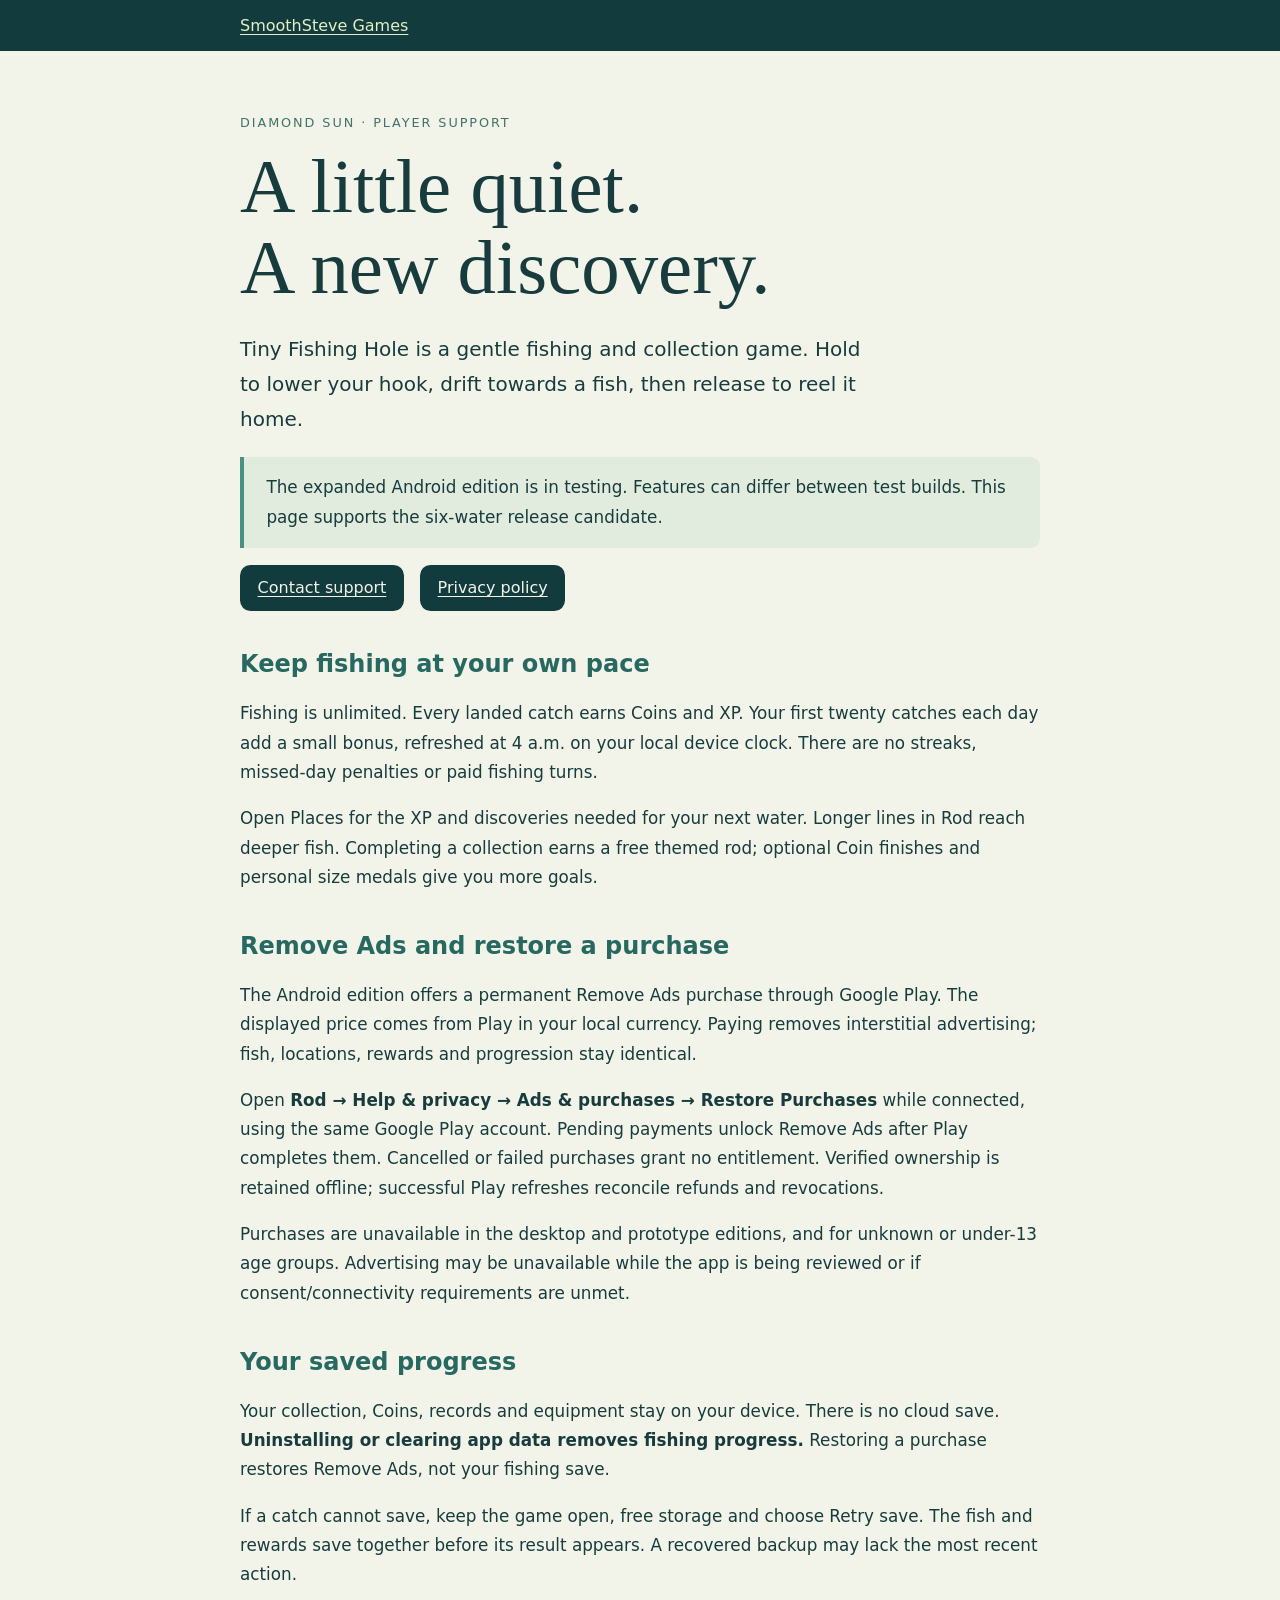
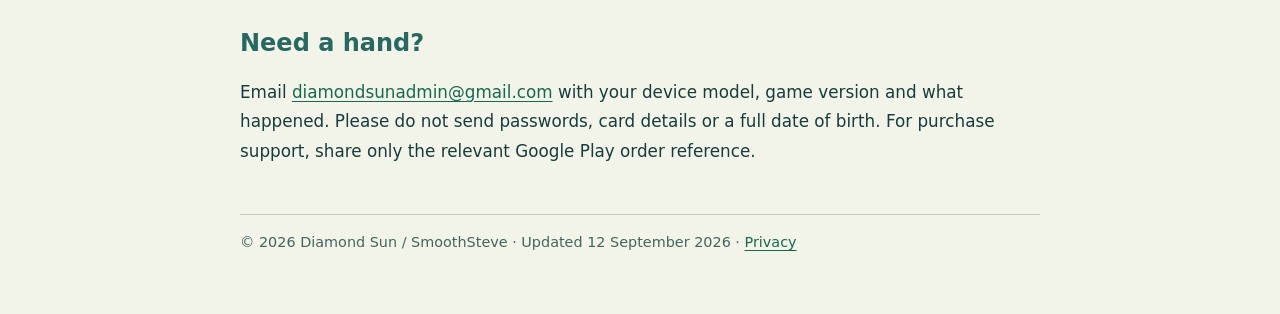
==== tiny-fishing-hole/index.html @ 7a56d16a "Publish Tiny Fishing Hole support and SDK privacy disclosures" ====
<!doctype html>
<html lang="en"><head><meta charset="utf-8"><meta name="viewport" content="width=device-width,initial-scale=1"><meta name="description" content="Player support and privacy information for Tiny Fishing Hole by Diamond Sun."><title>Tiny Fishing Hole · Support</title><link rel="stylesheet" href="/tiny-fishing-hole/style.css"></head>
<body><header><a href="/">SmoothSteve Games</a></header><main>
<p class="eyebrow">Diamond Sun · Player support</p><h1>A little quiet.<br>A new discovery.</h1>
<p class="intro">Tiny Fishing Hole is a gentle fishing and collection game. Hold to lower your hook, drift towards a fish, then release to reel it home.</p>
<p class="note">The expanded Android edition is in testing. Features can differ between test builds. This page supports the six-water release candidate.</p>
<nav class="links" aria-label="Player resources"><a href="mailto:diamondsunadmin@gmail.com">Contact support</a><a href="/tiny-fishing-hole/privacy/">Privacy policy</a></nav>
<h2>Keep fishing at your own pace</h2><p>Fishing is unlimited. Every landed catch earns Coins and XP. Your first twenty catches each day add a small bonus, refreshed at 4 a.m. on your local device clock. There are no streaks, missed-day penalties or paid fishing turns.</p><p>Open Places for the XP and discoveries needed for your next water. Longer lines in Rod reach deeper fish. Completing a collection earns a free themed rod; optional Coin finishes and personal size medals give you more goals.</p>
<h2>Remove Ads and restore a purchase</h2><p>The Android edition offers a permanent Remove Ads purchase through Google Play. The displayed price comes from Play in your local currency. Paying removes interstitial advertising; fish, locations, rewards and progression stay identical.</p><p>Open <strong>Rod → Help &amp; privacy → Ads &amp; purchases → Restore Purchases</strong> while connected, using the same Google Play account. Pending payments unlock Remove Ads after Play completes them. Cancelled or failed purchases grant no entitlement. Verified ownership is retained offline; successful Play refreshes reconcile refunds and revocations.</p><p>Purchases are unavailable in the desktop and prototype editions, and for unknown or under-13 age groups. Advertising may be unavailable while the app is being reviewed or if consent/connectivity requirements are unmet.</p>
<h2>Your saved progress</h2><p>Your collection, Coins, records and equipment stay on your device. There is no cloud save. <strong>Uninstalling or clearing app data removes fishing progress.</strong> Restoring a purchase restores Remove Ads, not your fishing save.</p><p>If a catch cannot save, keep the game open, free storage and choose Retry save. The fish and rewards save together before its result appears. A recovered backup may lack the most recent action.</p>
<h2>Need a hand?</h2><p>Email <a href="mailto:diamondsunadmin@gmail.com">diamondsunadmin@gmail.com</a> with your device model, game version and what happened. Please do not send passwords, card details or a full date of birth. For purchase support, share only the relevant Google Play order reference.</p>
<footer>© 2026 Diamond Sun / SmoothSteve · Updated 12 September 2026 · <a href="/tiny-fishing-hole/privacy/">Privacy</a></footer>
</main></body></html>
---- tiny-fishing-hole/style.css ----
:root{color-scheme:light;font-family:ui-sans-serif,system-ui,sans-serif;color:#183c3d;background:#f2f4e9}*{box-sizing:border-box}body{margin:0}header{padding:1rem max(1rem,calc((100vw - 800px)/2));background:#123b3d;color:#edf8ec}header a{color:#e4efc3}main{width:min(800px,calc(100% - 2.5rem));margin:auto;padding:3rem 0 4rem}h1{font-family:Georgia,serif;font-size:clamp(2.5rem,8vw,4.8rem);font-weight:400;line-height:1.05;margin:.5rem 0 1.5rem}h2{margin-top:2.4rem;color:#276860;line-height:1.25}p,li{font-size:1.05rem;line-height:1.75}.eyebrow{text-transform:uppercase;letter-spacing:.15em;font-size:.8rem;color:#44716a}.intro{font-size:1.25rem;max-width:40rem}.note{padding:1rem 1.4rem;background:#e1ecdf;border-left:4px solid #4b9182;border-radius:0 .6rem .6rem 0}a{color:#176951;text-underline-offset:3px}a:focus-visible{outline:3px solid #307a67;outline-offset:4px}.links{display:flex;flex-wrap:wrap;gap:1rem}.links a{padding:.85rem 1.1rem;background:#123b3d;color:#f2f4e9;border-radius:.65rem}footer{margin-top:3rem;padding-top:1.2rem;border-top:1px solid #bdcfbf;color:#45645e;font-size:.9rem}ul{padding-left:1.4rem}@media(max-width:450px){main{padding-top:2rem}p,li{font-size:1rem}}
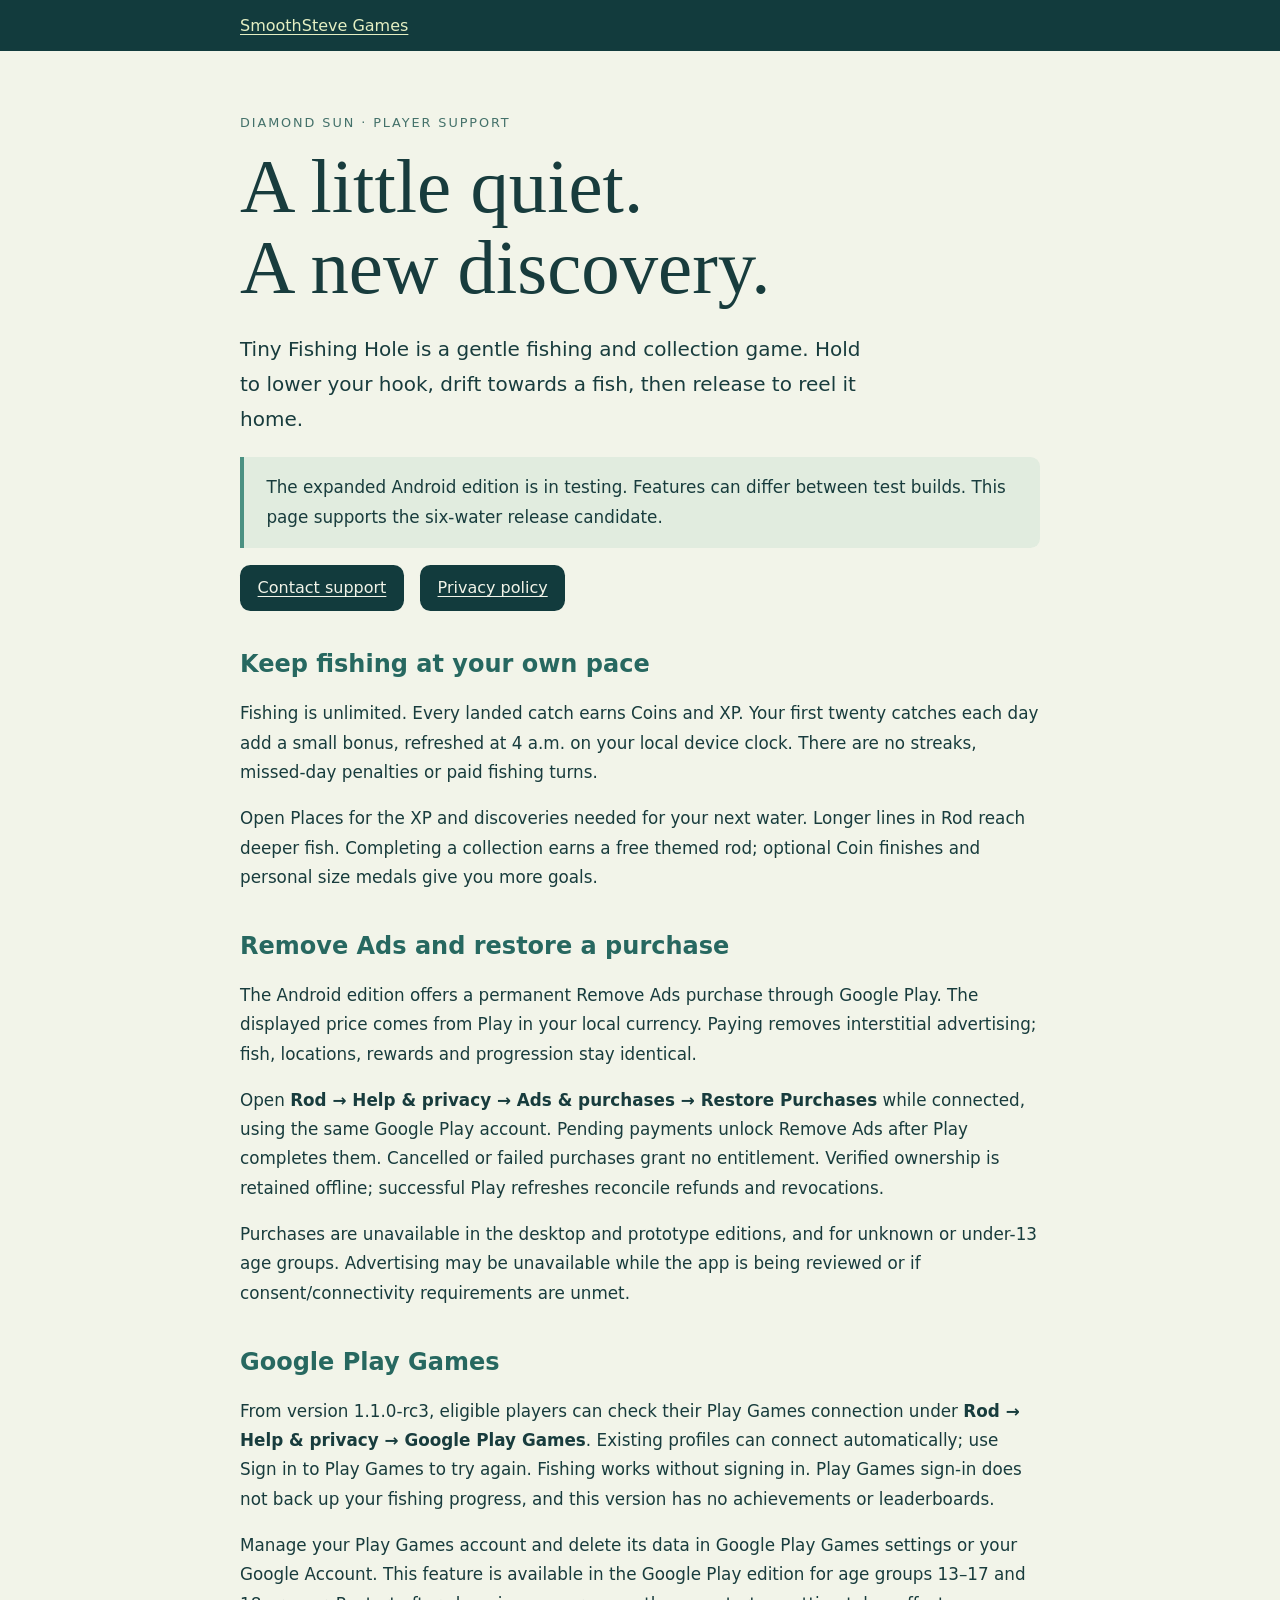
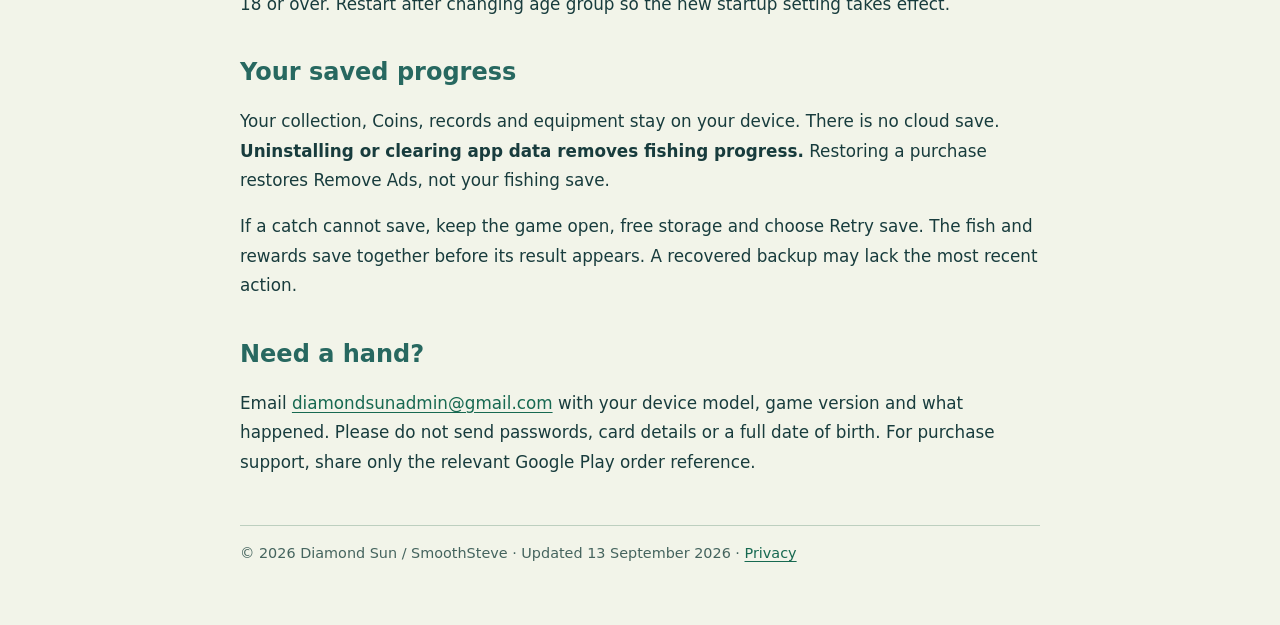
==== commit 410a50e0: "Document optional Tiny Fishing Hole Play Games sign-in" ====
--- a/tiny-fishing-hole/index.html
+++ b/tiny-fishing-hole/index.html
@@ -7,7 +7,8 @@
 <nav class="links" aria-label="Player resources"><a href="mailto:diamondsunadmin@gmail.com">Contact support</a><a href="/tiny-fishing-hole/privacy/">Privacy policy</a></nav>
 <h2>Keep fishing at your own pace</h2><p>Fishing is unlimited. Every landed catch earns Coins and XP. Your first twenty catches each day add a small bonus, refreshed at 4 a.m. on your local device clock. There are no streaks, missed-day penalties or paid fishing turns.</p><p>Open Places for the XP and discoveries needed for your next water. Longer lines in Rod reach deeper fish. Completing a collection earns a free themed rod; optional Coin finishes and personal size medals give you more goals.</p>
 <h2>Remove Ads and restore a purchase</h2><p>The Android edition offers a permanent Remove Ads purchase through Google Play. The displayed price comes from Play in your local currency. Paying removes interstitial advertising; fish, locations, rewards and progression stay identical.</p><p>Open <strong>Rod → Help &amp; privacy → Ads &amp; purchases → Restore Purchases</strong> while connected, using the same Google Play account. Pending payments unlock Remove Ads after Play completes them. Cancelled or failed purchases grant no entitlement. Verified ownership is retained offline; successful Play refreshes reconcile refunds and revocations.</p><p>Purchases are unavailable in the desktop and prototype editions, and for unknown or under-13 age groups. Advertising may be unavailable while the app is being reviewed or if consent/connectivity requirements are unmet.</p>
+<h2>Google Play Games</h2><p>From version 1.1.0-rc3, eligible players can check their Play Games connection under <strong>Rod → Help &amp; privacy → Google Play Games</strong>. Existing profiles can connect automatically; use Sign in to Play Games to try again. Fishing works without signing in. Play Games sign-in does not back up your fishing progress, and this version has no achievements or leaderboards.</p><p>Manage your Play Games account and delete its data in Google Play Games settings or your Google Account. This feature is available in the Google Play edition for age groups 13–17 and 18 or over. Restart after changing age group so the new startup setting takes effect.</p>
 <h2>Your saved progress</h2><p>Your collection, Coins, records and equipment stay on your device. There is no cloud save. <strong>Uninstalling or clearing app data removes fishing progress.</strong> Restoring a purchase restores Remove Ads, not your fishing save.</p><p>If a catch cannot save, keep the game open, free storage and choose Retry save. The fish and rewards save together before its result appears. A recovered backup may lack the most recent action.</p>
 <h2>Need a hand?</h2><p>Email <a href="mailto:diamondsunadmin@gmail.com">diamondsunadmin@gmail.com</a> with your device model, game version and what happened. Please do not send passwords, card details or a full date of birth. For purchase support, share only the relevant Google Play order reference.</p>
-<footer>© 2026 Diamond Sun / SmoothSteve · Updated 12 September 2026 · <a href="/tiny-fishing-hole/privacy/">Privacy</a></footer>
+<footer>© 2026 Diamond Sun / SmoothSteve · Updated 13 September 2026 · <a href="/tiny-fishing-hole/privacy/">Privacy</a></footer>
 </main></body></html>
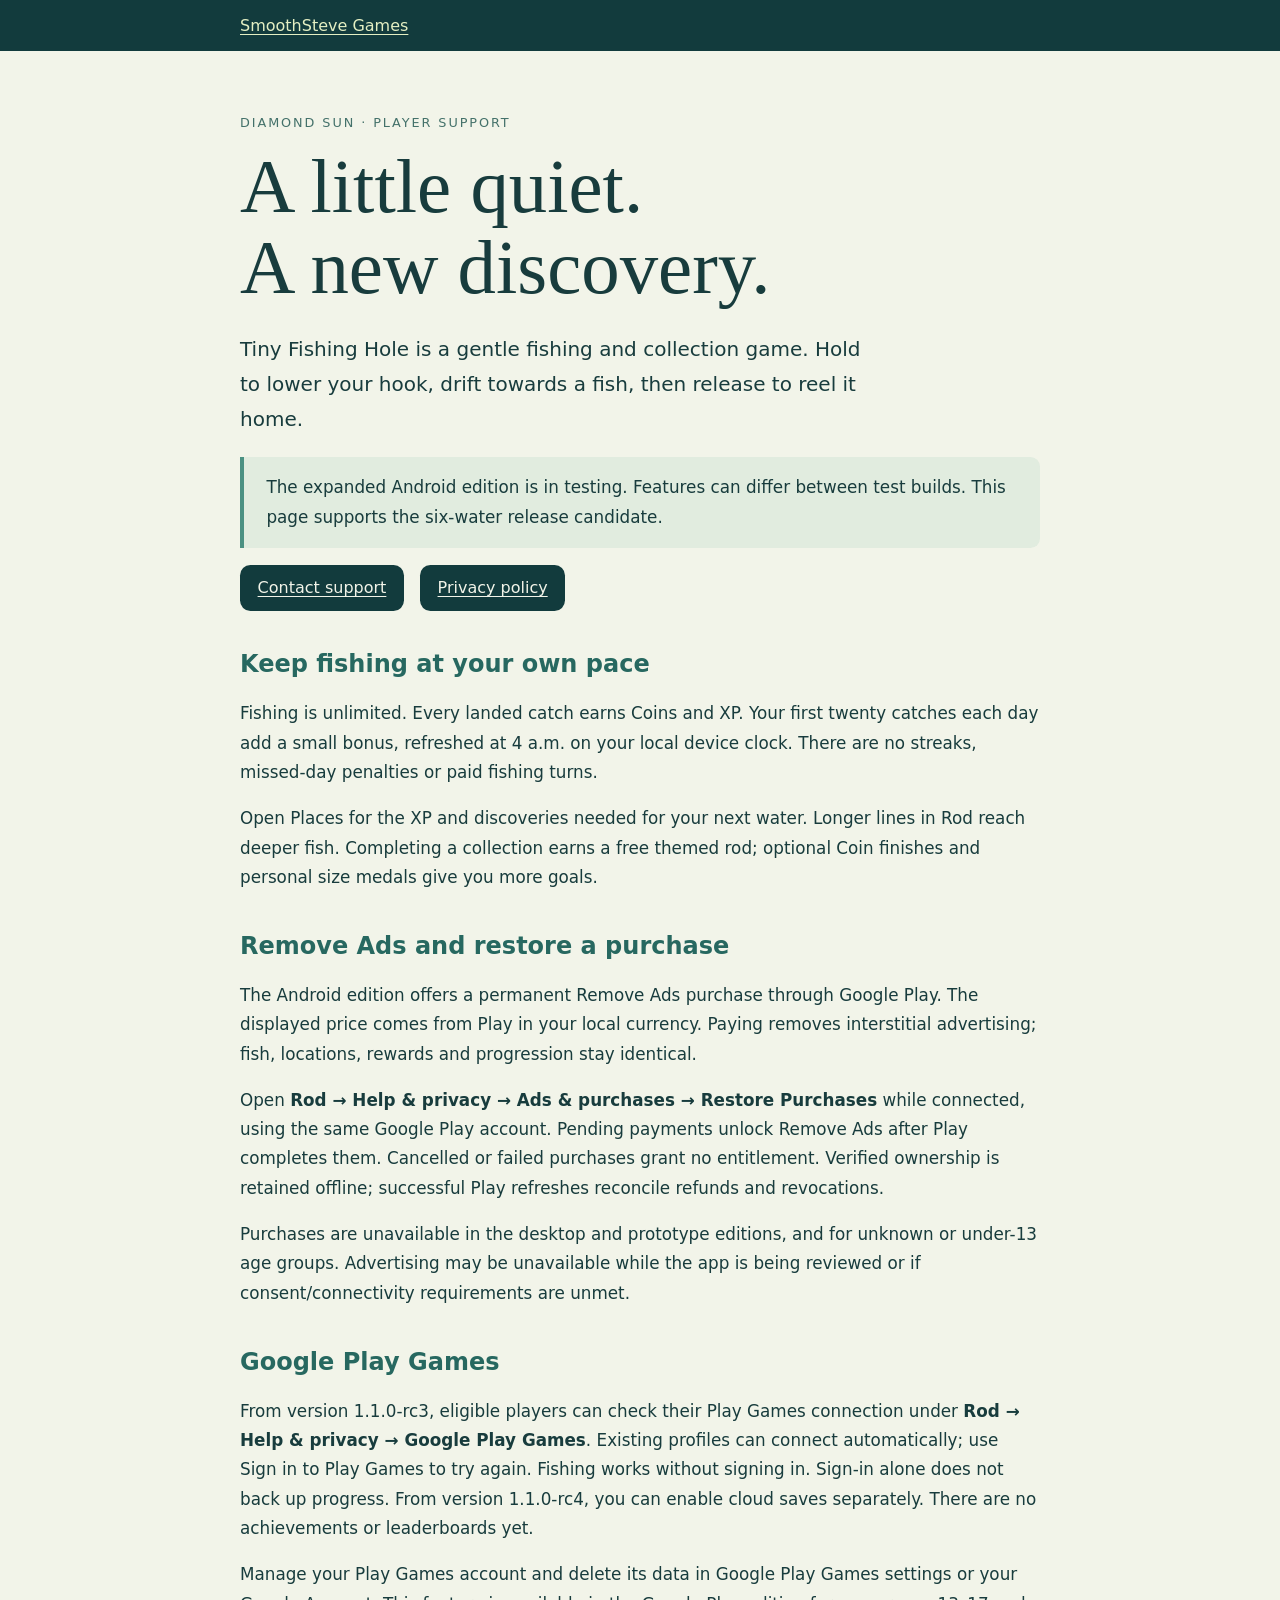
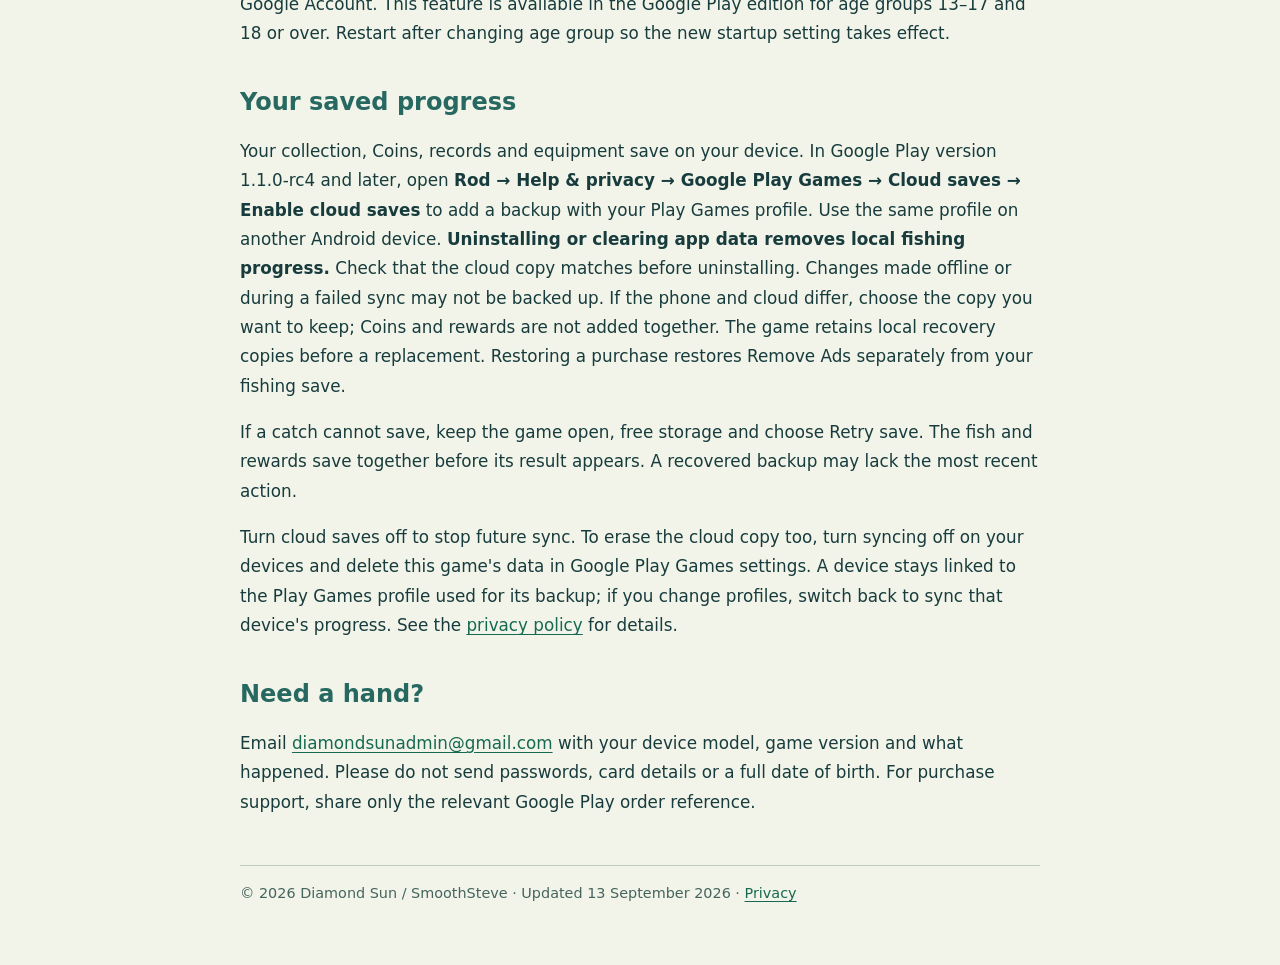
==== commit 4fc012c5: "Explain optional Tiny Fishing Hole cloud saves and deletion" ====
--- a/tiny-fishing-hole/index.html
+++ b/tiny-fishing-hole/index.html
@@ -7,8 +7,9 @@
 <nav class="links" aria-label="Player resources"><a href="mailto:diamondsunadmin@gmail.com">Contact support</a><a href="/tiny-fishing-hole/privacy/">Privacy policy</a></nav>
 <h2>Keep fishing at your own pace</h2><p>Fishing is unlimited. Every landed catch earns Coins and XP. Your first twenty catches each day add a small bonus, refreshed at 4 a.m. on your local device clock. There are no streaks, missed-day penalties or paid fishing turns.</p><p>Open Places for the XP and discoveries needed for your next water. Longer lines in Rod reach deeper fish. Completing a collection earns a free themed rod; optional Coin finishes and personal size medals give you more goals.</p>
 <h2>Remove Ads and restore a purchase</h2><p>The Android edition offers a permanent Remove Ads purchase through Google Play. The displayed price comes from Play in your local currency. Paying removes interstitial advertising; fish, locations, rewards and progression stay identical.</p><p>Open <strong>Rod → Help &amp; privacy → Ads &amp; purchases → Restore Purchases</strong> while connected, using the same Google Play account. Pending payments unlock Remove Ads after Play completes them. Cancelled or failed purchases grant no entitlement. Verified ownership is retained offline; successful Play refreshes reconcile refunds and revocations.</p><p>Purchases are unavailable in the desktop and prototype editions, and for unknown or under-13 age groups. Advertising may be unavailable while the app is being reviewed or if consent/connectivity requirements are unmet.</p>
-<h2>Google Play Games</h2><p>From version 1.1.0-rc3, eligible players can check their Play Games connection under <strong>Rod → Help &amp; privacy → Google Play Games</strong>. Existing profiles can connect automatically; use Sign in to Play Games to try again. Fishing works without signing in. Play Games sign-in does not back up your fishing progress, and this version has no achievements or leaderboards.</p><p>Manage your Play Games account and delete its data in Google Play Games settings or your Google Account. This feature is available in the Google Play edition for age groups 13–17 and 18 or over. Restart after changing age group so the new startup setting takes effect.</p>
-<h2>Your saved progress</h2><p>Your collection, Coins, records and equipment stay on your device. There is no cloud save. <strong>Uninstalling or clearing app data removes fishing progress.</strong> Restoring a purchase restores Remove Ads, not your fishing save.</p><p>If a catch cannot save, keep the game open, free storage and choose Retry save. The fish and rewards save together before its result appears. A recovered backup may lack the most recent action.</p>
+<h2>Google Play Games</h2><p>From version 1.1.0-rc3, eligible players can check their Play Games connection under <strong>Rod → Help &amp; privacy → Google Play Games</strong>. Existing profiles can connect automatically; use Sign in to Play Games to try again. Fishing works without signing in. Sign-in alone does not back up progress. From version 1.1.0-rc4, you can enable cloud saves separately. There are no achievements or leaderboards yet.</p><p>Manage your Play Games account and delete its data in Google Play Games settings or your Google Account. This feature is available in the Google Play edition for age groups 13–17 and 18 or over. Restart after changing age group so the new startup setting takes effect.</p>
+<h2>Your saved progress</h2><p>Your collection, Coins, records and equipment save on your device. In Google Play version 1.1.0-rc4 and later, open <strong>Rod → Help &amp; privacy → Google Play Games → Cloud saves → Enable cloud saves</strong> to add a backup with your Play Games profile. Use the same profile on another Android device. <strong>Uninstalling or clearing app data removes local fishing progress.</strong> Check that the cloud copy matches before uninstalling. Changes made offline or during a failed sync may not be backed up. If the phone and cloud differ, choose the copy you want to keep; Coins and rewards are not added together. The game retains local recovery copies before a replacement. Restoring a purchase restores Remove Ads separately from your fishing save.</p><p>If a catch cannot save, keep the game open, free storage and choose Retry save. The fish and rewards save together before its result appears. A recovered backup may lack the most recent action.</p>
+<p>Turn cloud saves off to stop future sync. To erase the cloud copy too, turn syncing off on your devices and delete this game's data in Google Play Games settings. A device stays linked to the Play Games profile used for its backup; if you change profiles, switch back to sync that device's progress. See the <a href="/tiny-fishing-hole/privacy/">privacy policy</a> for details.</p>
 <h2>Need a hand?</h2><p>Email <a href="mailto:diamondsunadmin@gmail.com">diamondsunadmin@gmail.com</a> with your device model, game version and what happened. Please do not send passwords, card details or a full date of birth. For purchase support, share only the relevant Google Play order reference.</p>
 <footer>© 2026 Diamond Sun / SmoothSteve · Updated 13 September 2026 · <a href="/tiny-fishing-hole/privacy/">Privacy</a></footer>
 </main></body></html>
